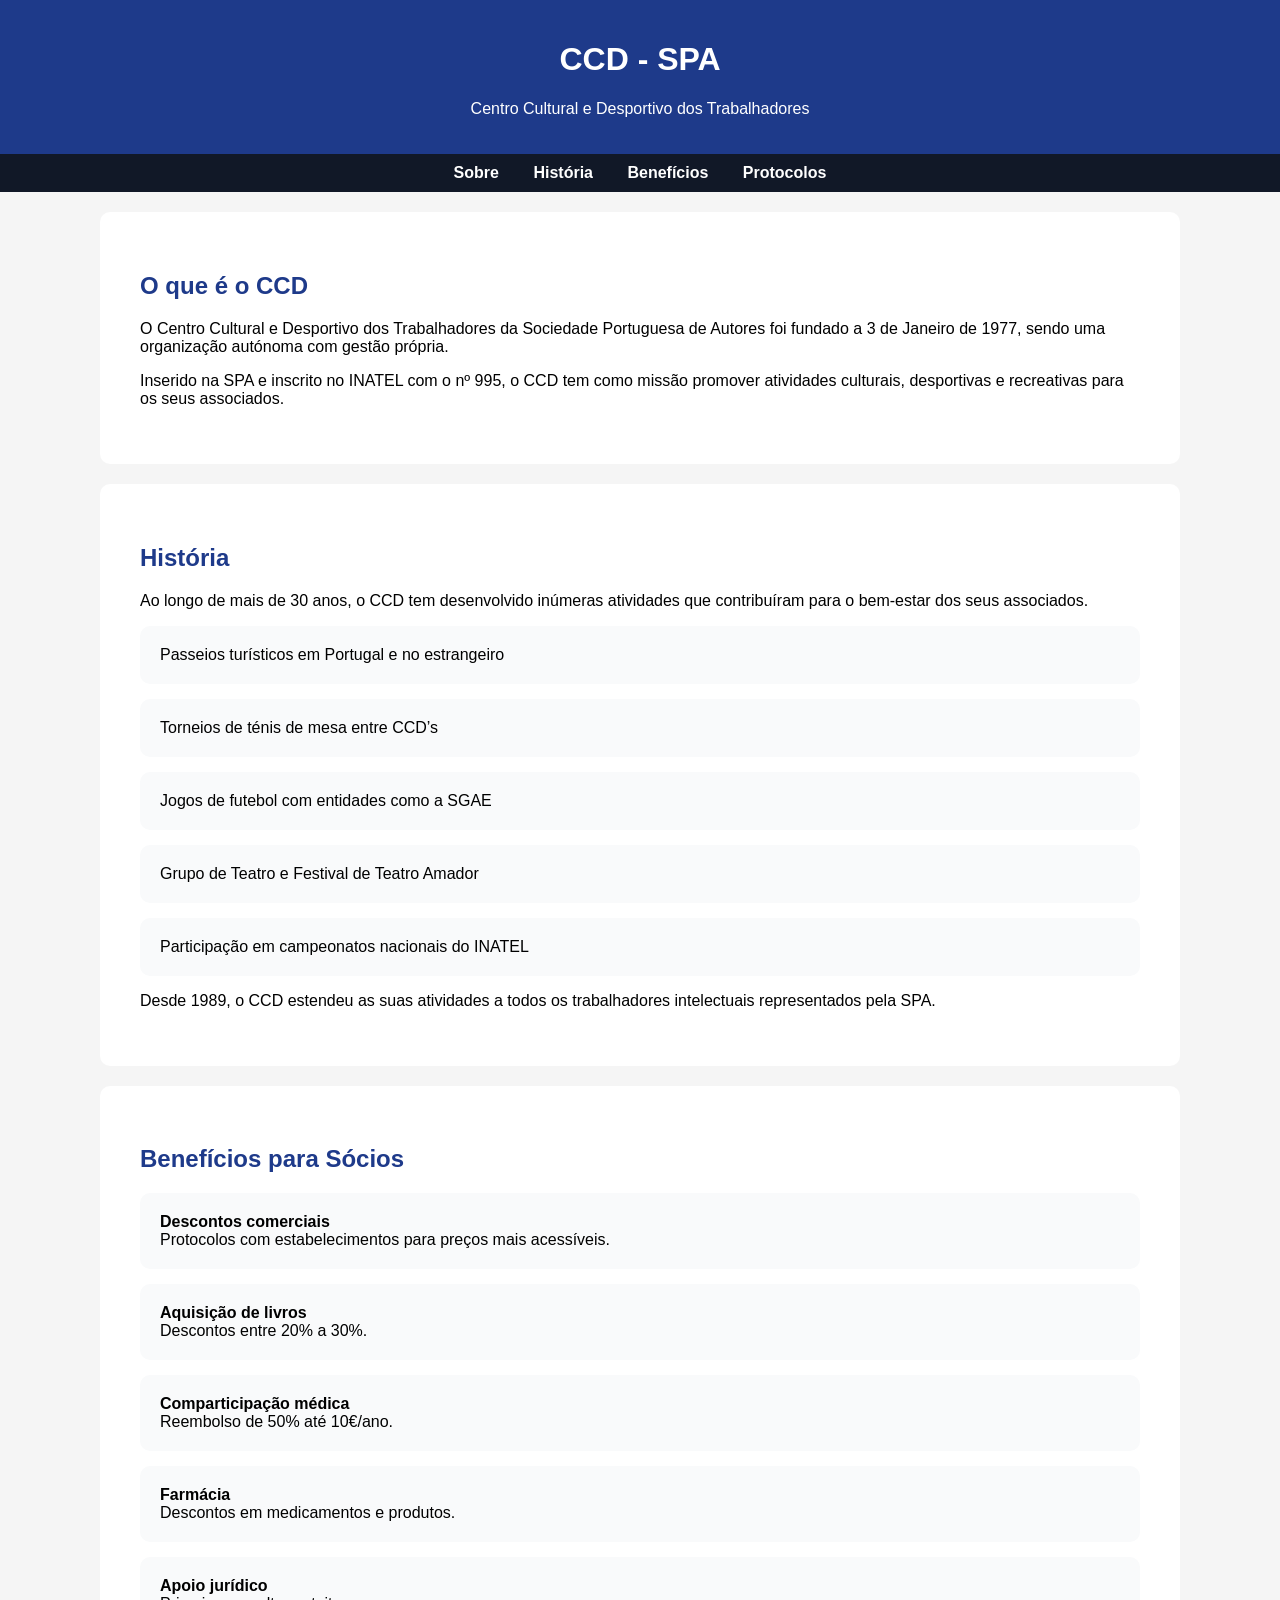
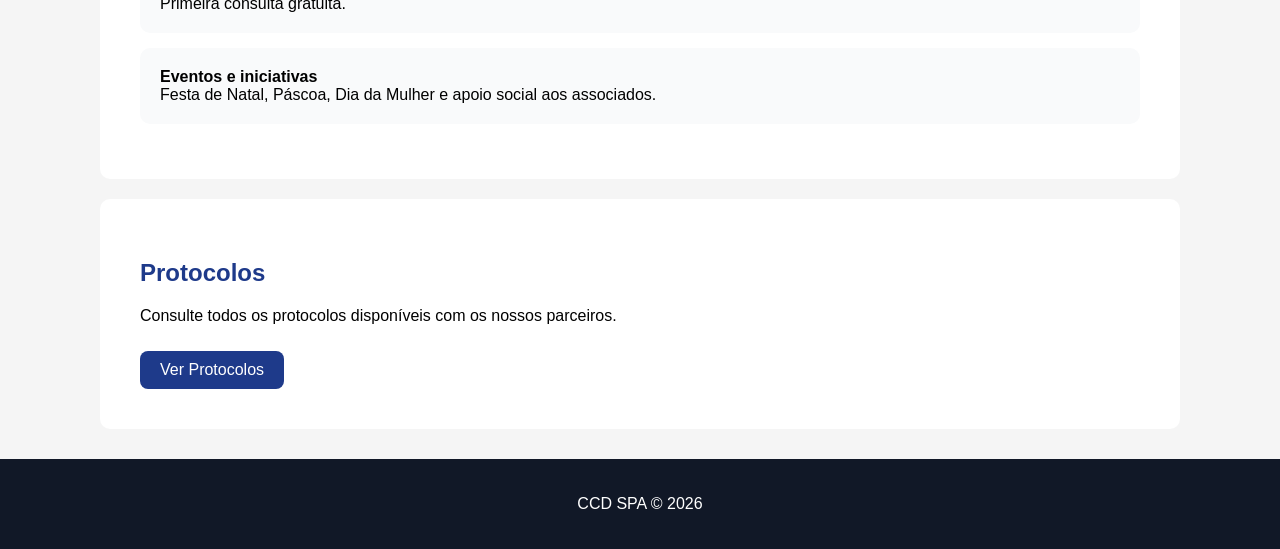
==== index.html @ 0a36616b "Create index.html for CCD SPA layout This HTML file sets up a single-page application layout for CCD" ====
<!DOCTYPE html>
<html lang="pt">
<head>
  <meta charset="UTF-8">
  <title>CCD SPA</title>
  <meta name="viewport" content="width=device-width, initial-scale=1.0">

  <style>
    body {
      margin: 0;
      font-family: Arial, sans-serif;
      background: #f5f5f5;
    }

    header {
      background: #1e3a8a;
      color: white;
      padding: 20px;
      text-align: center;
    }

    nav {
      background: #111827;
      padding: 10px;
      text-align: center;
    }

    nav a {
      color: white;
      margin: 0 15px;
      text-decoration: none;
      font-weight: bold;
    }

    section {
      padding: 40px;
      max-width: 1000px;
      margin: auto;
      background: white;
      margin-top: 20px;
      border-radius: 10px;
    }

    h2 {
      color: #1e3a8a;
    }

    .card {
      background: #f9fafb;
      padding: 20px;
      border-radius: 10px;
      margin-bottom: 15px;
    }

    footer {
      background: #111827;
      color: white;
      text-align: center;
      padding: 20px;
      margin-top: 30px;
    }

    .btn {
      display: inline-block;
      background: #1e3a8a;
      color: white;
      padding: 10px 20px;
      border-radius: 8px;
      text-decoration: none;
      margin-top: 10px;
    }
  </style>
</head>

<body>

<header>
  <h1>CCD - SPA</h1>
  <p>Centro Cultural e Desportivo dos Trabalhadores</p>
</header>

<nav>
  <a href="#sobre">Sobre</a>
  <a href="#historia">História</a>
  <a href="#beneficios">Benefícios</a>
  <a href="#protocolos">Protocolos</a>
</nav>

<section id="sobre">
  <h2>O que é o CCD</h2>
  <p>
    O Centro Cultural e Desportivo dos Trabalhadores da Sociedade Portuguesa de Autores
    foi fundado a 3 de Janeiro de 1977, sendo uma organização autónoma com gestão própria.
  </p>
  <p>
    Inserido na SPA e inscrito no INATEL com o nº 995, o CCD tem como missão promover
    atividades culturais, desportivas e recreativas para os seus associados.
  </p>
</section>

<section id="historia">
  <h2>História</h2>
  <p>
    Ao longo de mais de 30 anos, o CCD tem desenvolvido inúmeras atividades que
    contribuíram para o bem-estar dos seus associados.
  </p>

  <div class="card">Passeios turísticos em Portugal e no estrangeiro</div>
  <div class="card">Torneios de ténis de mesa entre CCD’s</div>
  <div class="card">Jogos de futebol com entidades como a SGAE</div>
  <div class="card">Grupo de Teatro e Festival de Teatro Amador</div>
  <div class="card">Participação em campeonatos nacionais do INATEL</div>

  <p>
    Desde 1989, o CCD estendeu as suas atividades a todos os trabalhadores intelectuais
    representados pela SPA.
  </p>
</section>

<section id="beneficios">
  <h2>Benefícios para Sócios</h2>

  <div class="card">
    <strong>Descontos comerciais</strong><br>
    Protocolos com estabelecimentos para preços mais acessíveis.
  </div>

  <div class="card">
    <strong>Aquisição de livros</strong><br>
    Descontos entre 20% a 30%.
  </div>

  <div class="card">
    <strong>Comparticipação médica</strong><br>
    Reembolso de 50% até 10€/ano.
  </div>

  <div class="card">
    <strong>Farmácia</strong><br>
    Descontos em medicamentos e produtos.
  </div>

  <div class="card">
    <strong>Apoio jurídico</strong><br>
    Primeira consulta gratuita.
  </div>

  <div class="card">
    <strong>Eventos e iniciativas</strong><br>
    Festa de Natal, Páscoa, Dia da Mulher e apoio social aos associados.
  </div>

</section>

<section id="protocolos">
  <h2>Protocolos</h2>
  <p>
    Consulte todos os protocolos disponíveis com os nossos parceiros.
  </p>

  <a class="btn" href="https://intranet.spautores.net/protocolos/" target="_blank">
    Ver Protocolos
  </a>
</section>

<footer>
  <p>CCD SPA © 2026</p>
</footer>

</body>
</html>
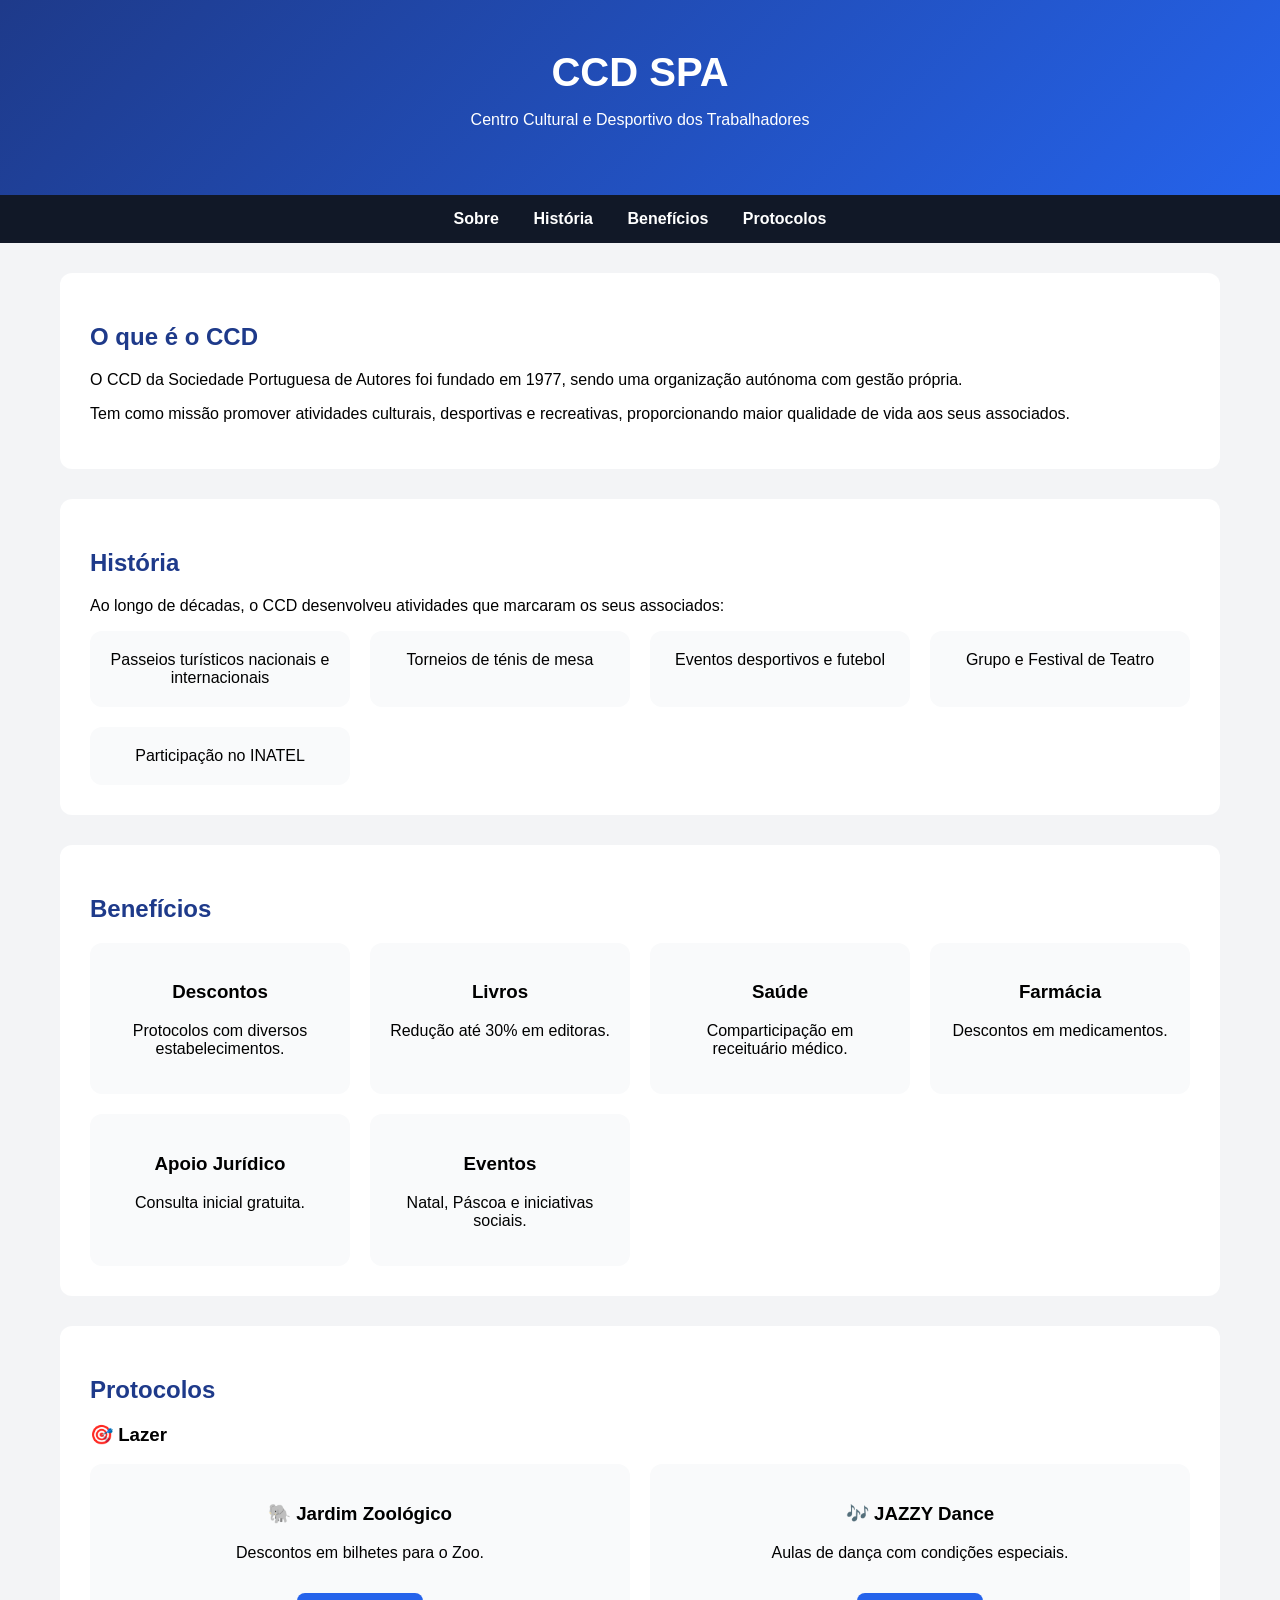
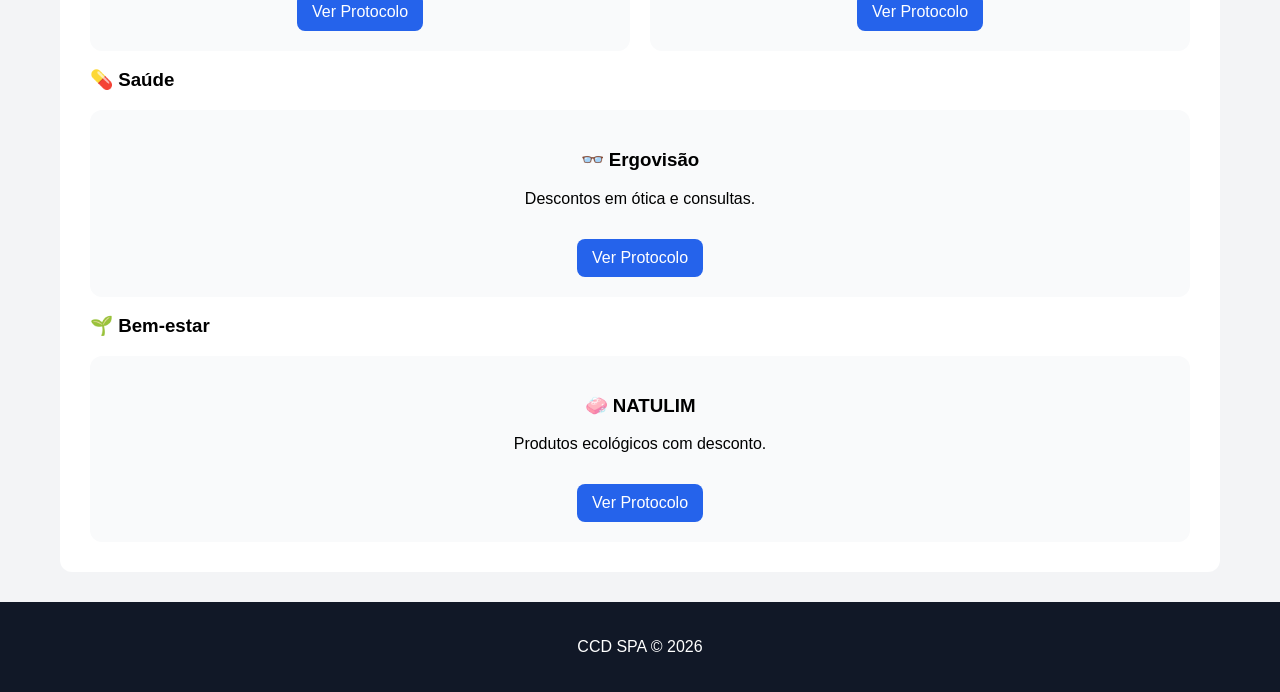
==== commit 7f1856dd: "Refactor index.html for improved structure and style" ====
--- a/index.html
+++ b/index.html
@@ -1,81 +1,106 @@
 <!DOCTYPE html>
 <html lang="pt">
 <head>
-  <meta charset="UTF-8">
-  <title>CCD SPA</title>
-  <meta name="viewport" content="width=device-width, initial-scale=1.0">
-
-  <style>
-    body {
-      margin: 0;
-      font-family: Arial, sans-serif;
-      background: #f5f5f5;
-    }
-
-    header {
-      background: #1e3a8a;
-      color: white;
-      padding: 20px;
-      text-align: center;
-    }
-
-    nav {
-      background: #111827;
-      padding: 10px;
-      text-align: center;
-    }
-
-    nav a {
-      color: white;
-      margin: 0 15px;
-      text-decoration: none;
-      font-weight: bold;
-    }
-
-    section {
-      padding: 40px;
-      max-width: 1000px;
-      margin: auto;
-      background: white;
-      margin-top: 20px;
-      border-radius: 10px;
-    }
-
-    h2 {
-      color: #1e3a8a;
-    }
-
-    .card {
-      background: #f9fafb;
-      padding: 20px;
-      border-radius: 10px;
-      margin-bottom: 15px;
-    }
-
-    footer {
-      background: #111827;
-      color: white;
-      text-align: center;
-      padding: 20px;
-      margin-top: 30px;
-    }
-
-    .btn {
-      display: inline-block;
-      background: #1e3a8a;
-      color: white;
-      padding: 10px 20px;
-      border-radius: 8px;
-      text-decoration: none;
-      margin-top: 10px;
-    }
-  </style>
+<meta charset="UTF-8">
+<meta name="viewport" content="width=device-width, initial-scale=1.0">
+<title>CCD SPA</title>
+
+<style>
+body {
+  margin: 0;
+  font-family: 'Segoe UI', sans-serif;
+  background: #f3f4f6;
+}
+
+/* HEADER */
+header {
+  background: linear-gradient(135deg, #1e3a8a, #2563eb);
+  color: white;
+  text-align: center;
+  padding: 50px 20px;
+}
+
+header h1 {
+  margin: 0;
+  font-size: 2.5rem;
+}
+
+/* NAV */
+nav {
+  background: #111827;
+  padding: 15px;
+  text-align: center;
+}
+
+nav a {
+  color: white;
+  margin: 0 15px;
+  text-decoration: none;
+  font-weight: bold;
+}
+
+/* SECTIONS */
+section {
+  max-width: 1100px;
+  margin: 30px auto;
+  padding: 30px;
+  background: white;
+  border-radius: 12px;
+}
+
+/* TITLES */
+h2 {
+  color: #1e3a8a;
+  margin-bottom: 20px;
+}
+
+/* GRID */
+.grid {
+  display: grid;
+  grid-template-columns: repeat(auto-fit, minmax(250px, 1fr));
+  gap: 20px;
+}
+
+/* CARD */
+.card {
+  background: #f9fafb;
+  padding: 20px;
+  border-radius: 12px;
+  transition: 0.3s;
+  text-align: center;
+}
+
+.card:hover {
+  transform: translateY(-5px);
+  box-shadow: 0px 10px 25px rgba(0,0,0,0.1);
+}
+
+/* BUTTON */
+.btn {
+  display: inline-block;
+  margin-top: 15px;
+  padding: 10px 15px;
+  background: #2563eb;
+  color: white;
+  border-radius: 8px;
+  text-decoration: none;
+}
+
+/* FOOTER */
+footer {
+  background: #111827;
+  color: white;
+  text-align: center;
+  padding: 20px;
+}
+</style>
+
 </head>
 
 <body>
 
 <header>
-  <h1>CCD - SPA</h1>
+  <h1>CCD SPA</h1>
   <p>Centro Cultural e Desportivo dos Trabalhadores</p>
 </header>
 
@@ -89,78 +114,100 @@
 <section id="sobre">
   <h2>O que é o CCD</h2>
   <p>
-    O Centro Cultural e Desportivo dos Trabalhadores da Sociedade Portuguesa de Autores
-    foi fundado a 3 de Janeiro de 1977, sendo uma organização autónoma com gestão própria.
+    O CCD da Sociedade Portuguesa de Autores foi fundado em 1977, sendo uma organização autónoma com gestão própria.
   </p>
   <p>
-    Inserido na SPA e inscrito no INATEL com o nº 995, o CCD tem como missão promover
-    atividades culturais, desportivas e recreativas para os seus associados.
+    Tem como missão promover atividades culturais, desportivas e recreativas, proporcionando maior qualidade de vida aos seus associados.
   </p>
 </section>
 
 <section id="historia">
   <h2>História</h2>
   <p>
-    Ao longo de mais de 30 anos, o CCD tem desenvolvido inúmeras atividades que
-    contribuíram para o bem-estar dos seus associados.
+    Ao longo de décadas, o CCD desenvolveu atividades que marcaram os seus associados:
   </p>
 
-  <div class="card">Passeios turísticos em Portugal e no estrangeiro</div>
-  <div class="card">Torneios de ténis de mesa entre CCD’s</div>
-  <div class="card">Jogos de futebol com entidades como a SGAE</div>
-  <div class="card">Grupo de Teatro e Festival de Teatro Amador</div>
-  <div class="card">Participação em campeonatos nacionais do INATEL</div>
-
-  <p>
-    Desde 1989, o CCD estendeu as suas atividades a todos os trabalhadores intelectuais
-    representados pela SPA.
-  </p>
+  <div class="grid">
+    <div class="card">Passeios turísticos nacionais e internacionais</div>
+    <div class="card">Torneios de ténis de mesa</div>
+    <div class="card">Eventos desportivos e futebol</div>
+    <div class="card">Grupo e Festival de Teatro</div>
+    <div class="card">Participação no INATEL</div>
+  </div>
 </section>
 
 <section id="beneficios">
-  <h2>Benefícios para Sócios</h2>
-
-  <div class="card">
-    <strong>Descontos comerciais</strong><br>
-    Protocolos com estabelecimentos para preços mais acessíveis.
-  </div>
-
-  <div class="card">
-    <strong>Aquisição de livros</strong><br>
-    Descontos entre 20% a 30%.
-  </div>
-
-  <div class="card">
-    <strong>Comparticipação médica</strong><br>
-    Reembolso de 50% até 10€/ano.
-  </div>
-
-  <div class="card">
-    <strong>Farmácia</strong><br>
-    Descontos em medicamentos e produtos.
-  </div>
-
-  <div class="card">
-    <strong>Apoio jurídico</strong><br>
-    Primeira consulta gratuita.
-  </div>
-
-  <div class="card">
-    <strong>Eventos e iniciativas</strong><br>
-    Festa de Natal, Páscoa, Dia da Mulher e apoio social aos associados.
-  </div>
-
+  <h2>Benefícios</h2>
+
+  <div class="grid">
+    <div class="card">
+      <h3>Descontos</h3>
+      <p>Protocolos com diversos estabelecimentos.</p>
+    </div>
+
+    <div class="card">
+      <h3>Livros</h3>
+      <p>Redução até 30% em editoras.</p>
+    </div>
+
+    <div class="card">
+      <h3>Saúde</h3>
+      <p>Comparticipação em receituário médico.</p>
+    </div>
+
+    <div class="card">
+      <h3>Farmácia</h3>
+      <p>Descontos em medicamentos.</p>
+    </div>
+
+    <div class="card">
+      <h3>Apoio Jurídico</h3>
+      <p>Consulta inicial gratuita.</p>
+    </div>
+
+    <div class="card">
+      <h3>Eventos</h3>
+      <p>Natal, Páscoa e iniciativas sociais.</p>
+    </div>
+  </div>
 </section>
 
 <section id="protocolos">
   <h2>Protocolos</h2>
-  <p>
-    Consulte todos os protocolos disponíveis com os nossos parceiros.
-  </p>
-
-  <a class="btn" href="https://intranet.spautores.net/protocolos/" target="_blank">
-    Ver Protocolos
-  </a>
+
+  <h3>🎯 Lazer</h3>
+  <div class="grid">
+    <div class="card">
+      <h3>🐘 Jardim Zoológico</h3>
+      <p>Descontos em bilhetes para o Zoo.</p>
+      <a class="btn" href="https://intranet.spautores.net/wp-content/docsspa/CCD/protocolos/Bilhetes%20ZOO%20CCD%202026.pdf" target="_blank">Ver Protocolo</a>
+    </div>
+
+    <div class="card">
+      <h3>🎶 JAZZY Dance</h3>
+      <p>Aulas de dança com condições especiais.</p>
+      <a class="btn" href="https://intranet.spautores.net/wp-content/docsspa/CCD/protocolos/An%C3%BAncio%20de%20Protocolo%20JAZZY.pdf" target="_blank">Ver Protocolo</a>
+    </div>
+  </div>
+
+  <h3>💊 Saúde</h3>
+  <div class="grid">
+    <div class="card">
+      <h3>👓 Ergovisão</h3>
+      <p>Descontos em ótica e consultas.</p>
+      <a class="btn" href="https://intranet.spautores.net/wp-content/docsspa/CCD/protocolos/An%C3%BAncio%20de%20Protocolo%20Ergovis%C3%A3o.pdf" target="_blank">Ver Protocolo</a>
+    </div>
+  </div>
+
+  <h3>🌱 Bem-estar</h3>
+  <div class="grid">
+    <div class="card">
+      <h3>🧼 NATULIM</h3>
+      <p>Produtos ecológicos com desconto.</p>
+      <a class="btn" href="https://intranet.spautores.net/wp-content/docsspa/CCD/protocolos/An%C3%BAncio%20de%20Protocolo%20NATULIM.pdf" target="_blank">Ver Protocolo</a>
+    </div>
+  </div>
+
 </section>
 
 <footer>
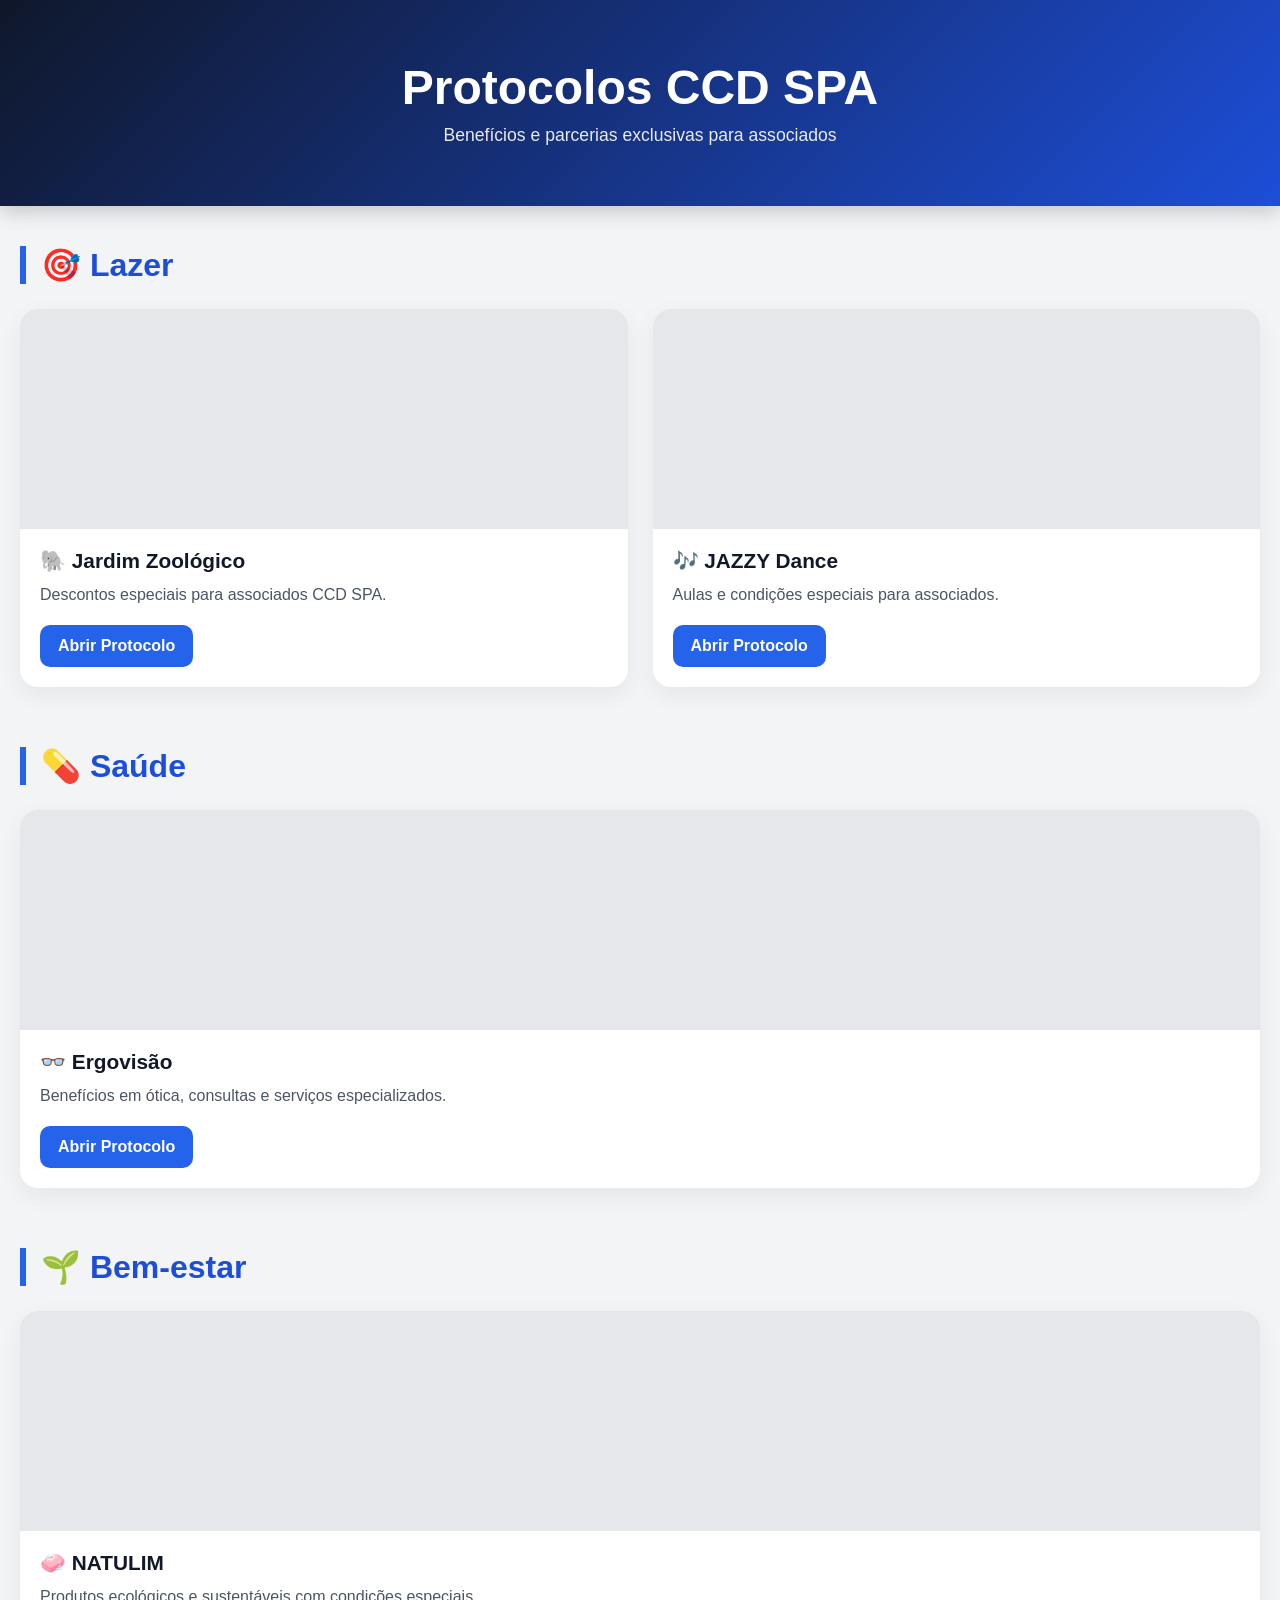
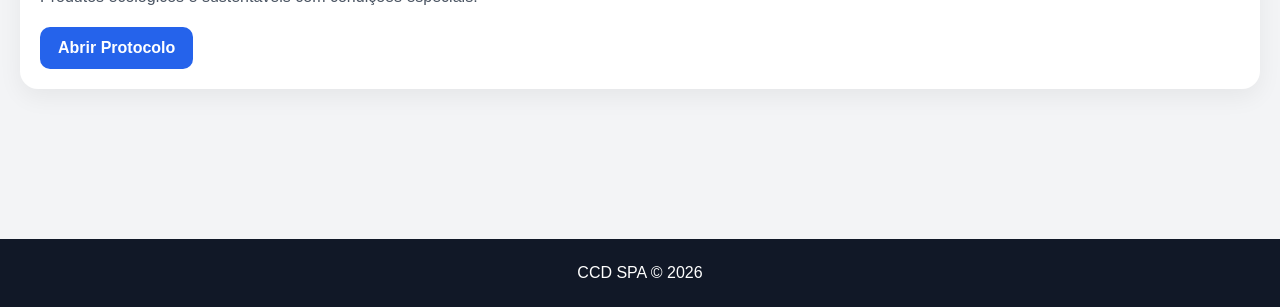
==== commit ac5e867d: "Refactor HTML structure and styles for CCD SPA" ====
--- a/index.html
+++ b/index.html
@@ -1,217 +1,301 @@
 <!DOCTYPE html>
 <html lang="pt">
 <head>
-<meta charset="UTF-8">
-<meta name="viewport" content="width=device-width, initial-scale=1.0">
-<title>CCD SPA</title>
+<meta charset="UTF-8" />
+<meta name="viewport" content="width=device-width, initial-scale=1.0" />
+
+<title>Protocolos CCD SPA</title>
 
 <style>
-body {
-  margin: 0;
-  font-family: 'Segoe UI', sans-serif;
-  background: #f3f4f6;
+
+*{
+    margin:0;
+    padding:0;
+    box-sizing:border-box;
+}
+
+body{
+    font-family:'Segoe UI',sans-serif;
+    background:#f3f4f6;
+    color:#111827;
 }
 
 /* HEADER */
-header {
-  background: linear-gradient(135deg, #1e3a8a, #2563eb);
-  color: white;
-  text-align: center;
-  padding: 50px 20px;
-}
-
-header h1 {
-  margin: 0;
-  font-size: 2.5rem;
-}
-
-/* NAV */
-nav {
-  background: #111827;
-  padding: 15px;
-  text-align: center;
-}
-
-nav a {
-  color: white;
-  margin: 0 15px;
-  text-decoration: none;
-  font-weight: bold;
-}
-
-/* SECTIONS */
-section {
-  max-width: 1100px;
-  margin: 30px auto;
-  padding: 30px;
-  background: white;
-  border-radius: 12px;
-}
-
-/* TITLES */
-h2 {
-  color: #1e3a8a;
-  margin-bottom: 20px;
+
+header{
+    background:linear-gradient(135deg,#0f172a,#1d4ed8);
+    padding:60px 20px;
+    text-align:center;
+    color:white;
+    box-shadow:0 5px 20px rgba(0,0,0,0.2);
+}
+
+header h1{
+    font-size:3rem;
+    margin-bottom:10px;
+}
+
+header p{
+    opacity:0.9;
+    font-size:1.1rem;
+}
+
+/* SECTION */
+
+.container{
+    max-width:1300px;
+    margin:auto;
+    padding:40px 20px;
+}
+
+.category{
+    margin-bottom:60px;
+}
+
+.category h2{
+    font-size:2rem;
+    color:#1d4ed8;
+    margin-bottom:25px;
+    border-left:6px solid #2563eb;
+    padding-left:15px;
 }
 
 /* GRID */
-.grid {
-  display: grid;
-  grid-template-columns: repeat(auto-fit, minmax(250px, 1fr));
-  gap: 20px;
+
+.grid{
+    display:grid;
+    grid-template-columns:repeat(auto-fit,minmax(300px,1fr));
+    gap:25px;
 }
 
 /* CARD */
-.card {
-  background: #f9fafb;
-  padding: 20px;
-  border-radius: 12px;
-  transition: 0.3s;
-  text-align: center;
-}
-
-.card:hover {
-  transform: translateY(-5px);
-  box-shadow: 0px 10px 25px rgba(0,0,0,0.1);
+
+.card{
+    background:white;
+    border-radius:18px;
+    overflow:hidden;
+    transition:0.3s;
+    box-shadow:0 8px 25px rgba(0,0,0,0.06);
+}
+
+.card:hover{
+    transform:translateY(-8px);
+    box-shadow:0 12px 30px rgba(0,0,0,0.15);
+}
+
+/* PREVIEW */
+
+.preview{
+    height:220px;
+    background:#e5e7eb;
+    display:flex;
+    align-items:center;
+    justify-content:center;
+    overflow:hidden;
+}
+
+.preview iframe{
+    width:100%;
+    height:100%;
+    border:none;
+}
+
+/* CONTENT */
+
+.content{
+    padding:20px;
+}
+
+.content h3{
+    margin-bottom:10px;
+    font-size:1.3rem;
+}
+
+.content p{
+    color:#4b5563;
+    line-height:1.5;
 }
 
 /* BUTTON */
-.btn {
-  display: inline-block;
-  margin-top: 15px;
-  padding: 10px 15px;
-  background: #2563eb;
-  color: white;
-  border-radius: 8px;
-  text-decoration: none;
+
+.btn{
+    display:inline-block;
+    margin-top:18px;
+    padding:12px 18px;
+    background:#2563eb;
+    color:white;
+    text-decoration:none;
+    border-radius:10px;
+    transition:0.3s;
+    font-weight:bold;
+}
+
+.btn:hover{
+    background:#1d4ed8;
 }
 
 /* FOOTER */
-footer {
-  background: #111827;
-  color: white;
-  text-align: center;
-  padding: 20px;
-}
+
+footer{
+    background:#111827;
+    color:white;
+    text-align:center;
+    padding:25px;
+    margin-top:50px;
+}
+
 </style>
-
 </head>
 
 <body>
 
 <header>
-  <h1>CCD SPA</h1>
-  <p>Centro Cultural e Desportivo dos Trabalhadores</p>
+    <h1>Protocolos CCD SPA</h1>
+    <p>Benefícios e parcerias exclusivas para associados</p>
 </header>
 
-<nav>
-  <a href="#sobre">Sobre</a>
-  <a href="#historia">História</a>
-  <a href="#beneficios">Benefícios</a>
-  <a href="#protocolos">Protocolos</a>
-</nav>
-
-<section id="sobre">
-  <h2>O que é o CCD</h2>
-  <p>
-    O CCD da Sociedade Portuguesa de Autores foi fundado em 1977, sendo uma organização autónoma com gestão própria.
-  </p>
-  <p>
-    Tem como missão promover atividades culturais, desportivas e recreativas, proporcionando maior qualidade de vida aos seus associados.
-  </p>
-</section>
-
-<section id="historia">
-  <h2>História</h2>
-  <p>
-    Ao longo de décadas, o CCD desenvolveu atividades que marcaram os seus associados:
-  </p>
-
-  <div class="grid">
-    <div class="card">Passeios turísticos nacionais e internacionais</div>
-    <div class="card">Torneios de ténis de mesa</div>
-    <div class="card">Eventos desportivos e futebol</div>
-    <div class="card">Grupo e Festival de Teatro</div>
-    <div class="card">Participação no INATEL</div>
-  </div>
-</section>
-
-<section id="beneficios">
-  <h2>Benefícios</h2>
-
-  <div class="grid">
-    <div class="card">
-      <h3>Descontos</h3>
-      <p>Protocolos com diversos estabelecimentos.</p>
+<div class="container">
+
+    <!-- LAZER -->
+
+    <div class="category">
+
+        <h2>🎯 Lazer</h2>
+
+        <div class="grid">
+
+            <!-- ZOO -->
+
+            <div class="card">
+
+                <div class="preview">
+                    <iframe 
+                    src="https://docs.google.com/gview?embedded=true&url=https://intranet.spautores.net/wp-content/docsspa/CCD/protocolos/Bilhetes%20ZOO%20CCD%202026.pdf">
+                    </iframe>
+                </div>
+
+                <div class="content">
+                    <h3>🐘 Jardim Zoológico</h3>
+
+                    <p>
+                        Descontos especiais para associados CCD SPA.
+                    </p>
+
+                    <a class="btn"
+                    href="https://intranet.spautores.net/wp-content/docsspa/CCD/protocolos/Bilhetes%20ZOO%20CCD%202026.pdf"
+                    target="_blank">
+                    Abrir Protocolo
+                    </a>
+                </div>
+
+            </div>
+
+            <!-- JAZZY -->
+
+            <div class="card">
+
+                <div class="preview">
+                    <iframe 
+                    src="https://docs.google.com/gview?embedded=true&url=https://intranet.spautores.net/wp-content/docsspa/CCD/protocolos/An%C3%BAncio%20de%20Protocolo%20JAZZY.pdf">
+                    </iframe>
+                </div>
+
+                <div class="content">
+                    <h3>🎶 JAZZY Dance</h3>
+
+                    <p>
+                        Aulas e condições especiais para associados.
+                    </p>
+
+                    <a class="btn"
+                    href="https://intranet.spautores.net/wp-content/docsspa/CCD/protocolos/An%C3%BAncio%20de%20Protocolo%20JAZZY.pdf"
+                    target="_blank">
+                    Abrir Protocolo
+                    </a>
+                </div>
+
+            </div>
+
+        </div>
+
     </div>
 
-    <div class="card">
-      <h3>Livros</h3>
-      <p>Redução até 30% em editoras.</p>
+    <!-- SAÚDE -->
+
+    <div class="category">
+
+        <h2>💊 Saúde</h2>
+
+        <div class="grid">
+
+            <div class="card">
+
+                <div class="preview">
+                    <iframe 
+                    src="https://docs.google.com/gview?embedded=true&url=https://intranet.spautores.net/wp-content/docsspa/CCD/protocolos/An%C3%BAncio%20de%20Protocolo%20Ergovis%C3%A3o.pdf">
+                    </iframe>
+                </div>
+
+                <div class="content">
+                    <h3>👓 Ergovisão</h3>
+
+                    <p>
+                        Benefícios em ótica, consultas e serviços especializados.
+                    </p>
+
+                    <a class="btn"
+                    href="https://intranet.spautores.net/wp-content/docsspa/CCD/protocolos/An%C3%BAncio%20de%20Protocolo%20Ergovis%C3%A3o.pdf"
+                    target="_blank">
+                    Abrir Protocolo
+                    </a>
+                </div>
+
+            </div>
+
+        </div>
+
     </div>
 
-    <div class="card">
-      <h3>Saúde</h3>
-      <p>Comparticipação em receituário médico.</p>
+    <!-- BEM ESTAR -->
+
+    <div class="category">
+
+        <h2>🌱 Bem-estar</h2>
+
+        <div class="grid">
+
+            <div class="card">
+
+                <div class="preview">
+                    <iframe 
+                    src="https://docs.google.com/gview?embedded=true&url=https://intranet.spautores.net/wp-content/docsspa/CCD/protocolos/An%C3%BAncio%20de%20Protocolo%20NATULIM.pdf">
+                    </iframe>
+                </div>
+
+                <div class="content">
+                    <h3>🧼 NATULIM</h3>
+
+                    <p>
+                        Produtos ecológicos e sustentáveis com condições especiais.
+                    </p>
+
+                    <a class="btn"
+                    href="https://intranet.spautores.net/wp-content/docsspa/CCD/protocolos/An%C3%BAncio%20de%20Protocolo%20NATULIM.pdf"
+                    target="_blank">
+                    Abrir Protocolo
+                    </a>
+                </div>
+
+            </div>
+
+        </div>
+
     </div>
 
-    <div class="card">
-      <h3>Farmácia</h3>
-      <p>Descontos em medicamentos.</p>
-    </div>
-
-    <div class="card">
-      <h3>Apoio Jurídico</h3>
-      <p>Consulta inicial gratuita.</p>
-    </div>
-
-    <div class="card">
-      <h3>Eventos</h3>
-      <p>Natal, Páscoa e iniciativas sociais.</p>
-    </div>
-  </div>
-</section>
-
-<section id="protocolos">
-  <h2>Protocolos</h2>
-
-  <h3>🎯 Lazer</h3>
-  <div class="grid">
-    <div class="card">
-      <h3>🐘 Jardim Zoológico</h3>
-      <p>Descontos em bilhetes para o Zoo.</p>
-      <a class="btn" href="https://intranet.spautores.net/wp-content/docsspa/CCD/protocolos/Bilhetes%20ZOO%20CCD%202026.pdf" target="_blank">Ver Protocolo</a>
-    </div>
-
-    <div class="card">
-      <h3>🎶 JAZZY Dance</h3>
-      <p>Aulas de dança com condições especiais.</p>
-      <a class="btn" href="https://intranet.spautores.net/wp-content/docsspa/CCD/protocolos/An%C3%BAncio%20de%20Protocolo%20JAZZY.pdf" target="_blank">Ver Protocolo</a>
-    </div>
-  </div>
-
-  <h3>💊 Saúde</h3>
-  <div class="grid">
-    <div class="card">
-      <h3>👓 Ergovisão</h3>
-      <p>Descontos em ótica e consultas.</p>
-      <a class="btn" href="https://intranet.spautores.net/wp-content/docsspa/CCD/protocolos/An%C3%BAncio%20de%20Protocolo%20Ergovis%C3%A3o.pdf" target="_blank">Ver Protocolo</a>
-    </div>
-  </div>
-
-  <h3>🌱 Bem-estar</h3>
-  <div class="grid">
-    <div class="card">
-      <h3>🧼 NATULIM</h3>
-      <p>Produtos ecológicos com desconto.</p>
-      <a class="btn" href="https://intranet.spautores.net/wp-content/docsspa/CCD/protocolos/An%C3%BAncio%20de%20Protocolo%20NATULIM.pdf" target="_blank">Ver Protocolo</a>
-    </div>
-  </div>
-
-</section>
+</div>
 
 <footer>
-  <p>CCD SPA © 2026</p>
+    CCD SPA © 2026
 </footer>
 
 </body>
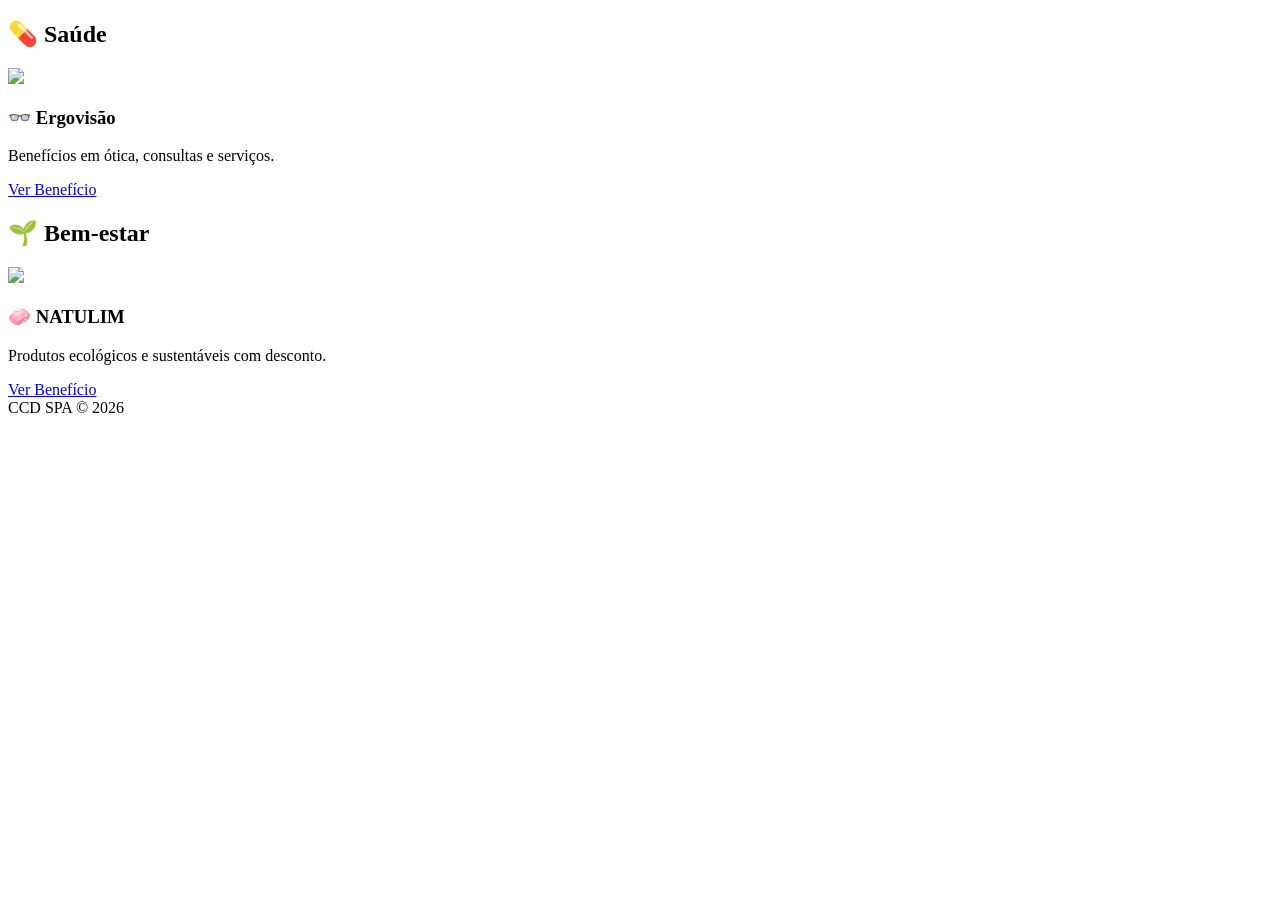
==== commit 3e94e703: "Refactor index.html layout and add images Updated the layout and content of the index.html file, inc" ====
--- a/index.html
+++ b/index.html
@@ -1,217 +1,29 @@
 <!DOCTYPE html>
-<html lang="pt">
-<head>
-<meta charset="UTF-8" />
-<meta name="viewport" content="width=device-width, initial-scale=1.0" />
 
-<title>Protocolos CCD SPA</title>
-
-<style>
-
-*{
-    margin:0;
-    padding:0;
-    box-sizing:border-box;
-}
-
-body{
-    font-family:'Segoe UI',sans-serif;
-    background:#f3f4f6;
-    color:#111827;
-}
-
-/* HEADER */
-
-header{
-    background:linear-gradient(135deg,#0f172a,#1d4ed8);
-    padding:60px 20px;
-    text-align:center;
-    color:white;
-    box-shadow:0 5px 20px rgba(0,0,0,0.2);
-}
-
-header h1{
-    font-size:3rem;
-    margin-bottom:10px;
-}
-
-header p{
-    opacity:0.9;
-    font-size:1.1rem;
-}
-
-/* SECTION */
-
-.container{
-    max-width:1300px;
-    margin:auto;
-    padding:40px 20px;
-}
-
-.category{
-    margin-bottom:60px;
-}
-
-.category h2{
-    font-size:2rem;
-    color:#1d4ed8;
-    margin-bottom:25px;
-    border-left:6px solid #2563eb;
-    padding-left:15px;
-}
-
-/* GRID */
-
-.grid{
-    display:grid;
-    grid-template-columns:repeat(auto-fit,minmax(300px,1fr));
-    gap:25px;
-}
-
-/* CARD */
-
-.card{
-    background:white;
-    border-radius:18px;
-    overflow:hidden;
-    transition:0.3s;
-    box-shadow:0 8px 25px rgba(0,0,0,0.06);
-}
-
-.card:hover{
-    transform:translateY(-8px);
-    box-shadow:0 12px 30px rgba(0,0,0,0.15);
-}
-
-/* PREVIEW */
-
-.preview{
-    height:220px;
-    background:#e5e7eb;
-    display:flex;
-    align-items:center;
-    justify-content:center;
-    overflow:hidden;
-}
-
-.preview iframe{
-    width:100%;
-    height:100%;
-    border:none;
-}
-
-/* CONTENT */
-
-.content{
-    padding:20px;
-}
-
-.content h3{
-    margin-bottom:10px;
-    font-size:1.3rem;
-}
-
-.content p{
-    color:#4b5563;
-    line-height:1.5;
-}
-
-/* BUTTON */
-
-.btn{
-    display:inline-block;
-    margin-top:18px;
-    padding:12px 18px;
-    background:#2563eb;
-    color:white;
-    text-decoration:none;
-    border-radius:10px;
-    transition:0.3s;
-    font-weight:bold;
-}
-
-.btn:hover{
-    background:#1d4ed8;
-}
-
-/* FOOTER */
-
-footer{
-    background:#111827;
-    color:white;
-    text-align:center;
-    padding:25px;
-    margin-top:50px;
-}
-
-</style>
-</head>
-
-<body>
-
-<header>
-    <h1>Protocolos CCD SPA</h1>
-    <p>Benefícios e parcerias exclusivas para associados</p>
-</header>
-
-<div class="container">
-
-    <!-- LAZER -->
+    </div>
 
     <div class="category">
 
-        <h2>🎯 Lazer</h2>
+        <h2>💊 Saúde</h2>
 
-        <div class="grid">
-
-            <!-- ZOO -->
+        <div class="row">
 
             <div class="card">
 
-                <div class="preview">
-                    <iframe 
-                    src="https://docs.google.com/gview?embedded=true&url=https://intranet.spautores.net/wp-content/docsspa/CCD/protocolos/Bilhetes%20ZOO%20CCD%202026.pdf">
-                    </iframe>
-                </div>
+                <img src="https://images.unsplash.com/photo-1516549655169-df83a0774514?q=80&w=1974&auto=format&fit=crop">
 
-                <div class="content">
-                    <h3>🐘 Jardim Zoológico</h3>
+                <div class="card-content">
+
+                    <h3>👓 Ergovisão</h3>
 
                     <p>
-                        Descontos especiais para associados CCD SPA.
+                        Benefícios em ótica, consultas e serviços.
                     </p>
 
-                    <a class="btn"
-                    href="https://intranet.spautores.net/wp-content/docsspa/CCD/protocolos/Bilhetes%20ZOO%20CCD%202026.pdf"
-                    target="_blank">
-                    Abrir Protocolo
+                    <a class="btn" href="protocolos/ergovisao.html">
+                        Ver Benefício
                     </a>
-                </div>
 
-            </div>
-
-            <!-- JAZZY -->
-
-            <div class="card">
-
-                <div class="preview">
-                    <iframe 
-                    src="https://docs.google.com/gview?embedded=true&url=https://intranet.spautores.net/wp-content/docsspa/CCD/protocolos/An%C3%BAncio%20de%20Protocolo%20JAZZY.pdf">
-                    </iframe>
-                </div>
-
-                <div class="content">
-                    <h3>🎶 JAZZY Dance</h3>
-
-                    <p>
-                        Aulas e condições especiais para associados.
-                    </p>
-
-                    <a class="btn"
-                    href="https://intranet.spautores.net/wp-content/docsspa/CCD/protocolos/An%C3%BAncio%20de%20Protocolo%20JAZZY.pdf"
-                    target="_blank">
-                    Abrir Protocolo
-                    </a>
                 </div>
 
             </div>
@@ -220,70 +32,28 @@
 
     </div>
 
-    <!-- SAÚDE -->
-
-    <div class="category">
-
-        <h2>💊 Saúde</h2>
-
-        <div class="grid">
-
-            <div class="card">
-
-                <div class="preview">
-                    <iframe 
-                    src="https://docs.google.com/gview?embedded=true&url=https://intranet.spautores.net/wp-content/docsspa/CCD/protocolos/An%C3%BAncio%20de%20Protocolo%20Ergovis%C3%A3o.pdf">
-                    </iframe>
-                </div>
-
-                <div class="content">
-                    <h3>👓 Ergovisão</h3>
-
-                    <p>
-                        Benefícios em ótica, consultas e serviços especializados.
-                    </p>
-
-                    <a class="btn"
-                    href="https://intranet.spautores.net/wp-content/docsspa/CCD/protocolos/An%C3%BAncio%20de%20Protocolo%20Ergovis%C3%A3o.pdf"
-                    target="_blank">
-                    Abrir Protocolo
-                    </a>
-                </div>
-
-            </div>
-
-        </div>
-
-    </div>
-
-    <!-- BEM ESTAR -->
-
     <div class="category">
 
         <h2>🌱 Bem-estar</h2>
 
-        <div class="grid">
+        <div class="row">
 
             <div class="card">
 
-                <div class="preview">
-                    <iframe 
-                    src="https://docs.google.com/gview?embedded=true&url=https://intranet.spautores.net/wp-content/docsspa/CCD/protocolos/An%C3%BAncio%20de%20Protocolo%20NATULIM.pdf">
-                    </iframe>
-                </div>
+                <img src="https://images.unsplash.com/photo-1527515637462-cff94eecc1ac?q=80&w=1974&auto=format&fit=crop">
 
-                <div class="content">
+                <div class="card-content">
+
                     <h3>🧼 NATULIM</h3>
 
                     <p>
-                        Produtos ecológicos e sustentáveis com condições especiais.
+                        Produtos ecológicos e sustentáveis com desconto.
                     </p>
 
-                    <a class="btn"
-                    href="https://intranet.spautores.net/wp-content/docsspa/CCD/protocolos/An%C3%BAncio%20de%20Protocolo%20NATULIM.pdf"
-                    target="_blank">
-                    Abrir Protocolo
+                    <a class="btn" href="protocolos/natulim.html">
+                        Ver Benefício
                     </a>
+
                 </div>
 
             </div>
